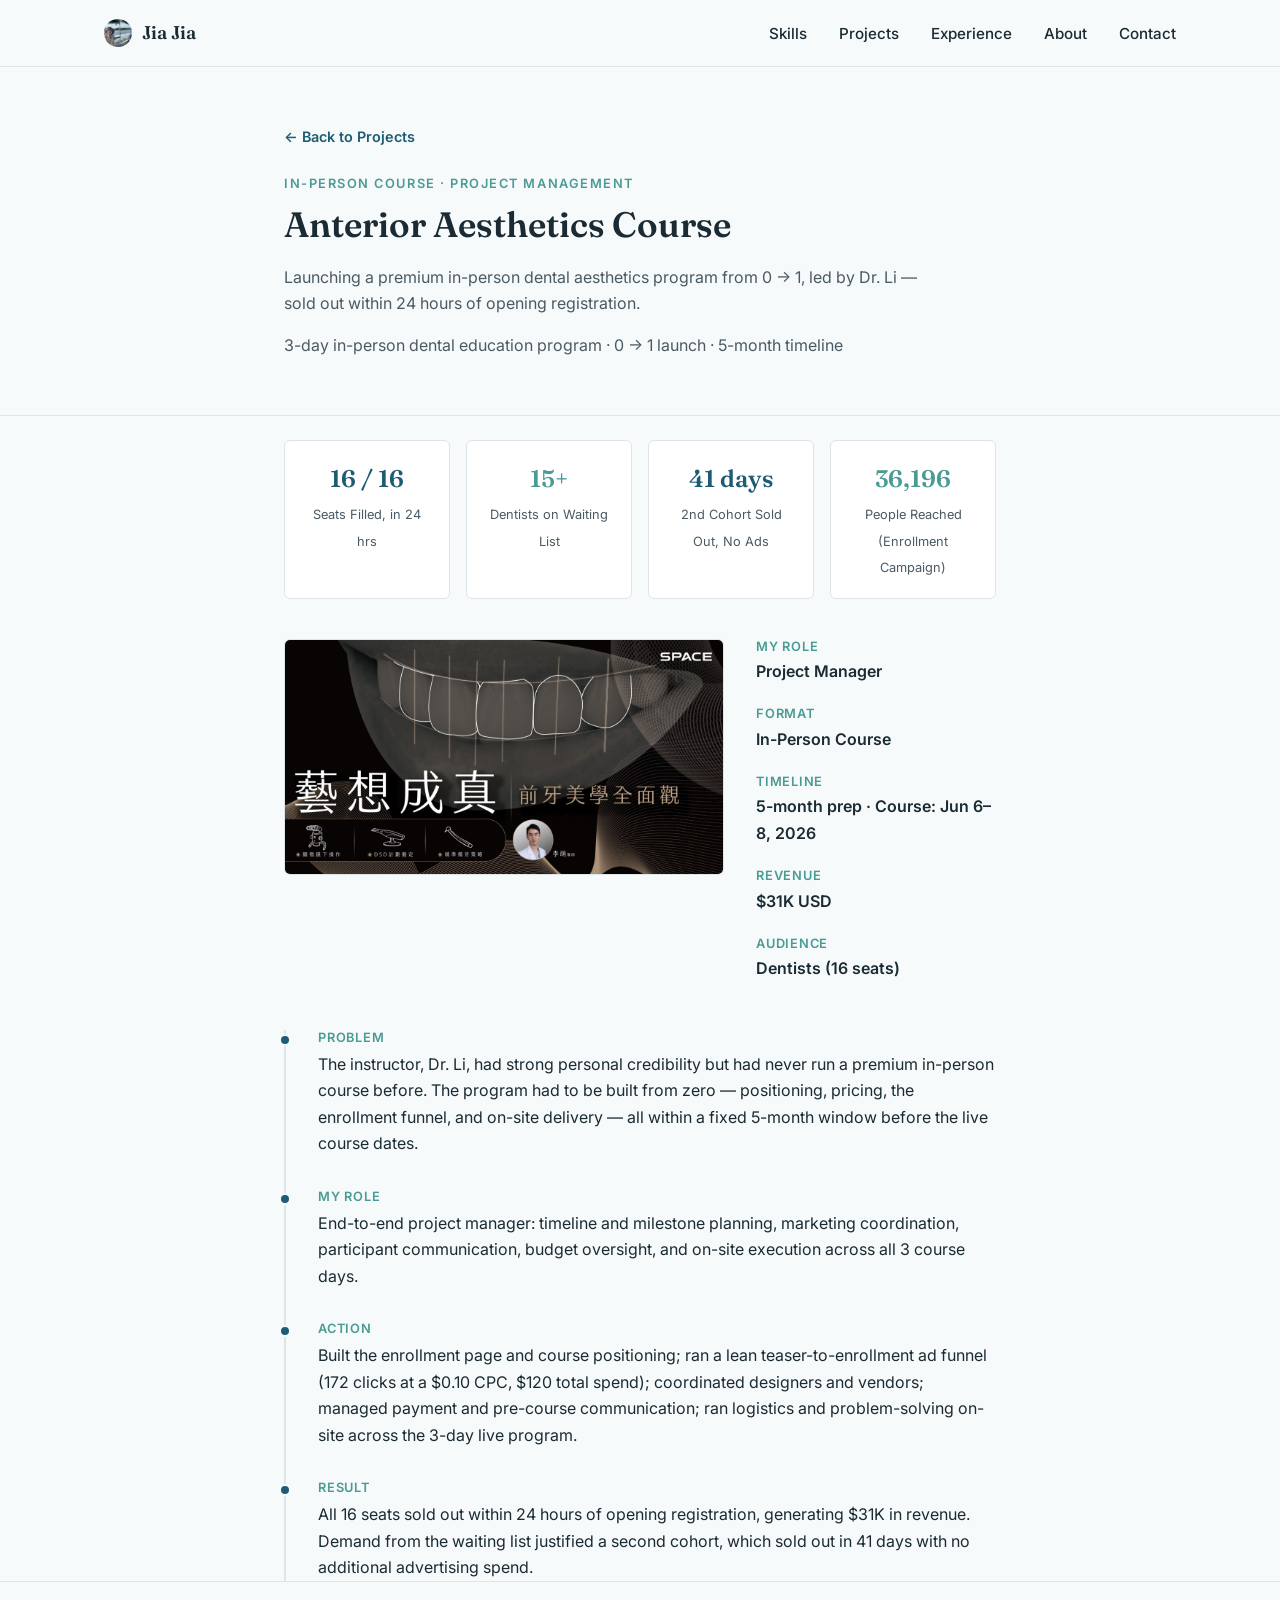
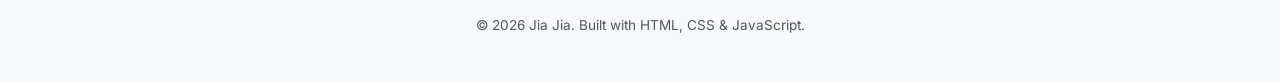
==== projects/anterior-aesthetics.html @ f7526061 "Initial portfolio site" ====
<!DOCTYPE html>
<html lang="en">
<head>
<script>document.documentElement.classList.add('js');</script>
<meta charset="UTF-8">
<meta name="viewport" content="width=device-width, initial-scale=1.0">
<title>Anterior Aesthetics Course — Case Study | Jia Jia</title>
<meta name="description" content="Case study: project management of the Anterior Aesthetics in-person dental course, sold out within 24 hours, generating $31K USD in revenue.">
<link rel="icon" type="image/svg+xml" href="../assets/images/favicon.svg">
<link rel="preconnect" href="https://fonts.googleapis.com">
<link rel="preconnect" href="https://fonts.gstatic.com" crossorigin>
<link href="https://fonts.googleapis.com/css2?family=Fraunces:wght@500;600&family=Inter:wght@400;500;600&display=swap" rel="stylesheet">
<link rel="stylesheet" href="../css/style.css">
</head>
<body>

<header class="site-header">
  <div class="container">
    <a href="../index.html#home" class="site-logo">
      <img src="../assets/images/jia-jia-avatar.jpg" alt="" class="site-logo-avatar">
      Jia Jia
    </a>
    <nav aria-label="Primary">
      <ul class="nav-links">
        <li><a href="../index.html#skills">Skills</a></li>
        <li><a href="../index.html#projects">Projects</a></li>
        <li><a href="../index.html#experience">Experience</a></li>
        <li><a href="../index.html#about">About</a></li>
        <li><a href="../index.html#contact">Contact</a></li>
      </ul>
    </nav>
    <button class="nav-toggle" aria-label="Toggle menu" aria-expanded="false">
      <span></span><span></span><span></span>
    </button>
  </div>
</header>

<main class="case-page">
  <section class="case-hero">
    <div class="container">
      <a href="../index.html#projects" class="back-link">← Back to Projects</a>
      <span class="section-label">In-Person Course · Project Management</span>
      <h1 class="section-heading">Anterior Aesthetics Course</h1>
      <p class="section-intro">Launching a premium in-person dental aesthetics program from 0 → 1, led by Dr. Li — sold out within 24 hours of opening registration.</p>
      <p class="section-intro" style="margin-top:8px;">3-day in-person dental education program · 0 → 1 launch · 5-month timeline</p>
    </div>
  </section>

  <div class="container">
    <div class="case-narrative">
      <div class="results-highlight">
        <div class="result-box">
          <span class="num">16 / 16</span>
          <span class="label">Seats Filled, in 24 hrs</span>
        </div>
        <div class="result-box">
          <span class="num">15+</span>
          <span class="label">Dentists on Waiting List</span>
        </div>
        <div class="result-box">
          <span class="num">41 days</span>
          <span class="label">2nd Cohort Sold Out, No Ads</span>
        </div>
        <div class="result-box">
          <span class="num">36,196</span>
          <span class="label">People Reached (Enrollment Campaign)</span>
        </div>
      </div>
    </div>

    <div class="case-cover-row">
      <div class="case-cover">
        <img src="../assets/images/projects/anterior-aesthetics-cover.jpg" alt="Anterior Aesthetics course banner">
      </div>
      <div class="case-meta-list">
        <div class="case-meta-item">
          <h4>My Role</h4>
          <p>Project Manager</p>
        </div>
        <div class="case-meta-item">
          <h4>Format</h4>
          <p>In-Person Course</p>
        </div>
        <div class="case-meta-item">
          <h4>Timeline</h4>
          <p>5-month prep · Course: Jun 6–8, 2026</p>
        </div>
        <div class="case-meta-item">
          <h4>Revenue</h4>
          <p>$31K USD</p>
        </div>
        <div class="case-meta-item">
          <h4>Audience</h4>
          <p>Dentists (16 seats)</p>
        </div>
      </div>
    </div>

    <div class="case-narrative">
      <div class="story-timeline">
        <div class="story-item">
          <h3>Problem</h3>
          <p>The instructor, Dr. Li, had strong personal credibility but had never run a premium in-person course before. The program had to be built from zero — positioning, pricing, the enrollment funnel, and on-site delivery — all within a fixed 5-month window before the live course dates.</p>
        </div>
        <div class="story-item">
          <h3>My Role</h3>
          <p>End-to-end project manager: timeline and milestone planning, marketing coordination, participant communication, budget oversight, and on-site execution across all 3 course days.</p>
        </div>
        <div class="story-item">
          <h3>Action</h3>
          <p>Built the enrollment page and course positioning; ran a lean teaser-to-enrollment ad funnel (172 clicks at a $0.10 CPC, $120 total spend); coordinated designers and vendors; managed payment and pre-course communication; ran logistics and problem-solving on-site across the 3-day live program.</p>
        </div>
        <div class="story-item">
          <h3>Result</h3>
          <p>All 16 seats sold out within 24 hours of opening registration, generating $31K in revenue. Demand from the waiting list justified a second cohort, which sold out in 41 days with no additional advertising spend.</p>
        </div>
      </div>
    </div>
  </div>
</main>

<footer class="site-footer">
  <div class="container">
    <p>&copy; 2026 Jia Jia. Built with HTML, CSS &amp; JavaScript.</p>
  </div>
</footer>

<script src="../js/main.js"></script>
</body>
</html>
---- css/style.css ----
/* ========================================
   Design tokens
   ======================================== */
:root {
  --color-bg: #F7FAFB;
  --color-surface: #FFFFFF;
  --color-text: #1A2B33;
  --color-text-muted: #4A5A63;
  --color-accent: #1D5C73;      /* deep ocean blue — primary */
  --color-accent-2: #4A9B94;    /* seaweed green — secondary */
  --color-border: #DCE6E9;

  --font-heading: 'Fraunces', Georgia, serif;
  --font-body: 'Inter', -apple-system, BlinkMacSystemFont, sans-serif;

  --max-width: 1120px;
  --radius: 6px;
  --transition: 0.25s ease;
}

/* ========================================
   Reset
   ======================================== */
*, *::before, *::after { box-sizing: border-box; }
html { scroll-behavior: smooth; }
body {
  margin: 0;
  background: var(--color-bg);
  color: var(--color-text);
  font-family: var(--font-body);
  font-size: 16px;
  line-height: 1.65;
  -webkit-font-smoothing: antialiased;
}
img { max-width: 100%; display: block; height: auto; }
a { color: var(--color-accent); text-decoration: none; }
a:hover { text-decoration: underline; }
h1, h2, h3, h4 {
  font-family: var(--font-heading);
  font-weight: 600;
  line-height: 1.2;
  margin: 0 0 0.5em;
  color: var(--color-text);
}
p { margin: 0 0 1em; }
ul { margin: 0; padding: 0; list-style: none; }
button { font-family: inherit; cursor: pointer; }

.container {
  max-width: var(--max-width);
  margin: 0 auto;
  padding: 0 24px;
}

section { padding: 96px 0; }
@media (max-width: 640px) {
  section { padding: 64px 0; }
}

.section-label {
  display: block;
  font-size: 0.8rem;
  letter-spacing: 0.12em;
  text-transform: uppercase;
  color: var(--color-accent-2);
  font-weight: 600;
  margin-bottom: 0.75em;
}
.section-heading { font-size: clamp(1.6rem, 3vw, 2.2rem); }
.section-intro { max-width: 640px; color: var(--color-text-muted); }

/* ========================================
   Buttons
   ======================================== */
.btn {
  display: inline-flex;
  align-items: center;
  gap: 8px;
  padding: 12px 28px;
  border-radius: var(--radius);
  font-weight: 600;
  font-size: 0.95rem;
  border: 1.5px solid transparent;
  transition: background var(--transition), color var(--transition), border-color var(--transition);
}
.btn:hover { text-decoration: none; }
.btn-primary {
  background: var(--color-accent);
  color: #fff;
}
.btn-primary:hover { background: #164a5d; }
.btn-secondary {
  background: transparent;
  color: var(--color-accent);
  border-color: var(--color-accent);
}
.btn-secondary:hover { background: var(--color-accent); color: #fff; }

/* ========================================
   Header / Nav
   ======================================== */
.site-header {
  position: sticky;
  top: 0;
  z-index: 100;
  background: rgba(247, 250, 251, 0.92);
  backdrop-filter: blur(8px);
  border-bottom: 1px solid var(--color-border);
}
.site-header .container {
  display: flex;
  align-items: center;
  justify-content: space-between;
  padding-top: 18px;
  padding-bottom: 18px;
}
.site-logo {
  display: flex;
  align-items: center;
  gap: 10px;
  font-family: var(--font-heading);
  font-weight: 600;
  font-size: 1.15rem;
  color: var(--color-text);
}
.site-logo:hover { text-decoration: none; }
.site-logo-avatar {
  width: 28px;
  height: 28px;
  border-radius: 50%;
  object-fit: cover;
  flex-shrink: 0;
}
.nav-links {
  display: flex;
  gap: 32px;
}
.nav-links a {
  color: var(--color-text);
  font-size: 0.95rem;
  font-weight: 500;
}
.nav-links a:hover { color: var(--color-accent); text-decoration: none; }
.nav-toggle {
  display: none;
  background: none;
  border: none;
  flex-direction: column;
  gap: 5px;
  padding: 6px;
}
.nav-toggle span {
  width: 24px;
  height: 2px;
  background: var(--color-text);
  display: block;
}

@media (max-width: 720px) {
  .nav-toggle { display: flex; }
  .nav-links {
    position: absolute;
    top: 100%;
    left: 0;
    right: 0;
    background: var(--color-surface);
    border-bottom: 1px solid var(--color-border);
    flex-direction: column;
    gap: 0;
    max-height: 0;
    overflow: hidden;
    transition: max-height var(--transition);
  }
  .nav-links.is-open { max-height: 320px; }
  .nav-links a {
    padding: 16px 24px;
    border-top: 1px solid var(--color-border);
  }
}

/* ========================================
   Hero
   ======================================== */
.hero {
  padding: 88px 0 80px;
}
.hero .container {
  display: grid;
  grid-template-columns: 1.2fr 0.8fr;
  gap: 56px;
  align-items: center;
}
@media (max-width: 800px) {
  .hero .container { grid-template-columns: 1fr; }
  .hero-photo { order: -1; max-width: 220px; margin: 0 auto; }
}
.hero-eyebrow {
  color: var(--color-accent-2);
  font-weight: 600;
  letter-spacing: 0.06em;
  text-transform: uppercase;
  font-size: 0.85rem;
  margin-bottom: 1em;
}
.hero-name {
  display: flex;
  align-items: center;
  gap: 16px;
  margin-bottom: 0.3em;
}
.hero-avatar-wrap {
  width: 44px;
  height: 44px;
  border-radius: 50%;
  overflow: hidden;
  border: 2px solid var(--color-surface);
  box-shadow: 0 0 0 1px var(--color-border);
  flex-shrink: 0;
  display: block;
}
.hero-avatar {
  width: 100%;
  height: 100%;
  object-fit: cover;
}
.hero h1 {
  font-size: clamp(2.1rem, 5vw, 3.2rem);
  margin-bottom: 0;
}
.hero-headline {
  font-size: 1.15rem;
  color: var(--color-accent);
  font-weight: 600;
  margin-bottom: 1em;
}
.hero-intro {
  color: var(--color-text-muted);
  font-size: 1.05rem;
  max-width: 520px;
  margin-bottom: 2em;
}
.hero-actions { display: flex; gap: 16px; flex-wrap: wrap; }
.hero-photo img {
  border-radius: var(--radius);
  border: 1px solid var(--color-border);
}

/* ========================================
   About
   ======================================== */
.about-grid {
  display: grid;
  grid-template-columns: 1fr 1fr;
  gap: 48px;
  align-items: start;
}
@media (max-width: 800px) {
  .about-grid { grid-template-columns: 1fr; }
}
.highlight-list li {
  display: flex;
  gap: 14px;
  padding: 16px 0;
  border-top: 1px solid var(--color-border);
}
.highlight-list li:last-child { border-bottom: 1px solid var(--color-border); }
.highlight-marker {
  color: var(--color-accent);
  font-family: var(--font-heading);
  font-weight: 600;
  font-size: 1.1rem;
}
.highlight-text strong { display: block; margin-bottom: 2px; }
.highlight-text span { color: var(--color-text-muted); font-size: 0.95rem; }

/* ========================================
   Skills
   ======================================== */
.skills-section { background: var(--color-surface); border-top: 1px solid var(--color-border); border-bottom: 1px solid var(--color-border); }
.skills-flip-grid {
  display: grid;
  grid-template-columns: repeat(auto-fit, minmax(260px, 1fr));
  gap: 24px;
  margin-top: 40px;
}
.flip-card {
  height: 260px;
  perspective: 1200px;
  cursor: pointer;
}
.flip-card-inner {
  position: relative;
  width: 100%;
  height: 100%;
  transition: transform 0.6s ease;
  transform-style: preserve-3d;
}
.flip-card.is-flipped .flip-card-inner { transform: rotateY(180deg); }
.flip-card-front,
.flip-card-back {
  position: absolute;
  inset: 0;
  backface-visibility: hidden;
  -webkit-backface-visibility: hidden;
  border-radius: var(--radius);
  border: 1px solid var(--color-border);
  padding: 28px;
  display: flex;
  flex-direction: column;
  justify-content: space-between;
}
.flip-card-front {
  background: var(--color-bg);
  transition: border-color var(--transition);
}
.flip-card:hover .flip-card-front { border-color: var(--color-accent-2); }
.flip-card-front h3 { font-size: 1.25rem; margin: 0; }
.flip-hint { font-size: 0.8rem; color: var(--color-text-muted); }
.flip-card-back {
  background: var(--color-accent);
  border-color: var(--color-accent);
  color: #fff;
  transform: rotateY(180deg);
}
.flip-card-back ul { list-style: disc; padding-left: 1.2em; margin: 0; }
.flip-card-back li { margin-bottom: 8px; }
.flip-card-stat {
  border-top: 1px solid rgba(255, 255, 255, 0.3);
  padding-top: 14px;
  margin-top: 14px;
}
.flip-stat-num {
  display: block;
  font-family: var(--font-heading);
  font-size: 1.6rem;
  font-weight: 600;
  margin-bottom: 4px;
}
.flip-stat-label { font-size: 0.8rem; opacity: 0.9; line-height: 1.4; }

/* ========================================
   Stats banner
   ======================================== */
.stats-banner {
  margin-top: 56px;
  display: grid;
  grid-template-columns: repeat(4, 1fr);
  gap: 24px;
  padding: 40px 32px;
  background: var(--color-text);
  border-radius: var(--radius);
}
@media (max-width: 720px) {
  .stats-banner { grid-template-columns: repeat(2, 1fr); }
}
.stat { text-align: center; }
.stat-number {
  display: block;
  font-family: var(--font-heading);
  font-size: clamp(1.4rem, 3vw, 2rem);
  font-weight: 600;
  margin-bottom: 4px;
}
.stat:nth-child(odd) .stat-number { color: var(--color-accent-2); }
.stat:nth-child(even) .stat-number { color: #ffffff; }
.stat-label {
  color: #C9D6DA;
  font-size: 0.85rem;
}
.highlights-link {
  display: inline-block;
  margin-top: 24px;
}

/* ========================================
   Projects grid
   ======================================== */
.projects-grid {
  display: grid;
  grid-template-columns: repeat(auto-fit, minmax(300px, 1fr));
  gap: 28px;
  margin-top: 48px;
}
.project-card {
  background: var(--color-surface);
  border: 1px solid var(--color-border);
  border-radius: var(--radius);
  overflow: hidden;
  transition: box-shadow var(--transition), transform var(--transition);
}
.project-card:hover {
  box-shadow: 0 12px 28px rgba(26, 43, 51, 0.08);
  transform: translateY(-3px);
}
.project-card-image { aspect-ratio: 4 / 3; overflow: hidden; background: var(--color-bg); }
.project-card-image img { width: 100%; height: 100%; object-fit: cover; }
.project-card-body { padding: 22px 24px 26px; }
.project-card-tag {
  font-size: 0.75rem;
  font-weight: 600;
  letter-spacing: 0.06em;
  text-transform: uppercase;
  color: var(--color-accent-2);
  margin-bottom: 8px;
  display: block;
}
.project-card-body h3 { font-size: 1.15rem; margin-bottom: 8px; }
.project-card-result {
  color: var(--color-text-muted);
  font-size: 0.95rem;
  margin-bottom: 16px;
}
.project-card-highlights {
  list-style: disc;
  margin: 0 0 16px;
  padding-left: 1.1em;
  color: var(--color-text-muted);
  font-size: 0.95rem;
}
.project-card-highlights li {
  margin-bottom: 4px;
}
.project-card-link {
  font-weight: 600;
  font-size: 0.9rem;
}

/* ========================================
   Project carousel
   ======================================== */
.project-carousel { margin-top: 48px; }
.carousel-viewport {
  position: relative;
  border: 1px solid var(--color-border);
  border-radius: var(--radius);
  background: var(--color-surface);
  overflow: hidden;
}
.carousel-slide {
  position: absolute;
  top: 0;
  left: 0;
  right: 0;
  display: grid;
  grid-template-columns: 1fr 1fr;
  gap: 28px;
  padding: 32px;
  opacity: 0;
  pointer-events: none;
  transition: opacity 0.5s ease;
}
.carousel-slide.is-active {
  position: relative;
  opacity: 1;
  pointer-events: auto;
}
.carousel-card {
  display: flex;
  flex-direction: column;
  min-width: 0;
}
.carousel-image-wrap {
  aspect-ratio: 4 / 3;
  background: var(--color-bg);
  border-radius: var(--radius);
  display: flex;
  align-items: center;
  justify-content: center;
  overflow: hidden;
}
.carousel-image-wrap img {
  max-width: 100%;
  max-height: 100%;
  width: auto;
  height: auto;
  object-fit: contain;
  display: block;
}
.carousel-card-body { padding-top: 16px; }
.carousel-card-body h3 { font-size: 1.15rem; margin: 4px 0 8px; }

.carousel-controls {
  display: flex;
  align-items: center;
  justify-content: center;
  gap: 20px;
  margin-top: 24px;
}
.carousel-arrow {
  width: 36px;
  height: 36px;
  border-radius: 50%;
  border: 1px solid var(--color-border);
  background: var(--color-surface);
  color: var(--color-accent);
  font-size: 1.2rem;
  line-height: 1;
  display: flex;
  align-items: center;
  justify-content: center;
  cursor: pointer;
  transition: background var(--transition), color var(--transition), border-color var(--transition);
}
.carousel-arrow:hover { background: var(--color-accent); color: #fff; border-color: var(--color-accent); }
.carousel-dots { display: flex; align-items: center; gap: 8px; }
.dot {
  width: 8px;
  height: 8px;
  border-radius: 50%;
  border: none;
  background: var(--color-border);
  padding: 0;
  cursor: pointer;
  transition: width 0.3s ease, background 0.3s ease;
}
.dot.is-active { width: 22px; border-radius: 4px; background: var(--color-accent); }

@media (max-width: 760px) {
  .carousel-slide { grid-template-columns: 1fr; padding: 20px; gap: 24px; }
}

/* ========================================
   Experience timeline
   ======================================== */
.timeline { margin-top: 48px; border-left: 2px solid var(--color-border); }
.timeline-item {
  position: relative;
  padding: 0 0 40px 32px;
}
.timeline-item:last-child { padding-bottom: 0; }
.timeline-item::before {
  content: '';
  position: absolute;
  left: -7px;
  top: 4px;
  width: 12px;
  height: 12px;
  border-radius: 50%;
  background: var(--color-accent);
  border: 2px solid var(--color-bg);
}
.timeline-date {
  font-size: 0.85rem;
  color: var(--color-accent-2);
  font-weight: 600;
  margin-bottom: 4px;
}
.timeline-item h3 { font-size: 1.1rem; margin-bottom: 2px; }
.timeline-org { color: var(--color-text-muted); font-size: 0.95rem; margin-bottom: 8px; }
.timeline-item ul {
  list-style: disc;
  margin: 8px 0 0;
  padding-left: 1.2em;
}
.timeline-item li {
  color: var(--color-text-muted);
  font-size: 0.95rem;
  margin-bottom: 4px;
}
.placeholder-note {
  display: inline-block;
  margin-top: 8px;
  padding: 4px 10px;
  background: #FCF3E9;
  color: #8A5A1F;
  border: 1px dashed #E0B478;
  border-radius: 4px;
  font-size: 0.8rem;
}

/* ========================================
   Contact
   ======================================== */
.contact-section { background: var(--color-surface); border-top: 1px solid var(--color-border); }
.contact-links {
  display: flex;
  flex-direction: column;
  max-width: 480px;
  margin-top: 40px;
  border-top: 1px solid var(--color-border);
}
.contact-link {
  display: flex;
  align-items: baseline;
  justify-content: space-between;
  gap: 16px;
  padding: 20px 0;
  border-bottom: 1px solid var(--color-border);
  text-decoration: none;
  transition: padding-left var(--transition);
}
.contact-link:hover { padding-left: 8px; text-decoration: none; }
.contact-link-label {
  font-size: 0.8rem;
  text-transform: uppercase;
  letter-spacing: 0.06em;
  color: var(--color-text-muted);
  flex-shrink: 0;
}
.contact-link-value {
  font-weight: 600;
  font-size: 1.05rem;
  color: var(--color-text);
  text-align: right;
}
.contact-link:hover .contact-link-value { color: var(--color-accent); }

/* ========================================
   Footer
   ======================================== */
.site-footer {
  padding: 32px 0;
  text-align: center;
  color: var(--color-text-muted);
  font-size: 0.85rem;
  border-top: 1px solid var(--color-border);
}

/* ========================================
   Case study page
   ======================================== */
.case-hero {
  padding: 56px 0 40px;
  border-bottom: 1px solid var(--color-border);
}
.back-link { font-size: 0.9rem; font-weight: 600; margin-bottom: 24px; display: inline-block; }
.case-meta {
  display: flex;
  flex-wrap: wrap;
  gap: 32px;
  margin-top: 32px;
  padding-top: 28px;
  border-top: 1px solid var(--color-border);
}
.case-meta-item h4 {
  font-size: 0.8rem;
  text-transform: uppercase;
  letter-spacing: 0.06em;
  color: var(--color-accent-2);
  font-family: var(--font-body);
  margin-bottom: 4px;
}
.case-meta-item p { margin: 0; font-weight: 600; }
.case-cover { max-width: 640px; margin: 40px auto; border-radius: var(--radius); overflow: hidden; border: 1px solid var(--color-border); }

.case-cover-row {
  display: grid;
  grid-template-columns: 440px 240px;
  gap: 32px;
  align-items: start;
  justify-content: start;
  margin: 40px 0;
}
.case-cover-row .case-cover { margin: 0; max-width: none; width: 100%; }
.case-meta-list {
  display: flex;
  flex-direction: column;
  gap: 22px;
}
@media (max-width: 760px) {
  .case-cover-row { grid-template-columns: 1fr; justify-content: stretch; }
}
.case-body { display: grid; grid-template-columns: 200px 1fr; gap: 48px; }
@media (max-width: 760px) { .case-body { grid-template-columns: 1fr; } }
.case-nav { position: sticky; top: 100px; align-self: start; }
.case-nav a {
  display: block;
  padding: 8px 0;
  font-size: 0.9rem;
  color: var(--color-text-muted);
  font-weight: 500;
}
.case-nav a:hover { color: var(--color-accent); text-decoration: none; }
.case-content h2 {
  font-size: 1.4rem;
  margin-top: 2.2em;
  scroll-margin-top: 100px;
}
.case-content h2:first-child { margin-top: 0; }
.case-content ul { list-style: disc; padding-left: 1.2em; margin-bottom: 1em; }
.case-content li { margin-bottom: 0.4em; }
.results-highlight {
  display: grid;
  grid-template-columns: repeat(auto-fit, minmax(140px, 1fr));
  gap: 16px;
  margin: 24px 0;
}
.result-box {
  padding: 18px;
  background: var(--color-surface);
  border: 1px solid var(--color-border);
  border-radius: var(--radius);
  text-align: center;
}
.result-box .num {
  display: block;
  font-family: var(--font-heading);
  font-size: 1.5rem;
  font-weight: 600;
  color: var(--color-accent);
  margin-bottom: 2px;
}
.result-box:nth-child(even) .num { color: var(--color-accent-2); }
.result-box .label { font-size: 0.8rem; color: var(--color-text-muted); }

.case-page .container { max-width: 760px; }
.story-timeline { margin-top: 48px; border-left: 2px solid var(--color-border); }
.story-item { position: relative; padding: 0 0 32px 32px; }
.story-item:last-child { padding-bottom: 0; }
.story-item::before {
  content: '';
  position: absolute;
  left: -7px;
  top: 4px;
  width: 12px;
  height: 12px;
  border-radius: 50%;
  background: var(--color-accent);
  border: 2px solid var(--color-bg);
}
.story-item h3 {
  font-size: 0.8rem;
  text-transform: uppercase;
  letter-spacing: 0.06em;
  color: var(--color-accent-2);
  font-family: var(--font-body);
  font-weight: 600;
  margin-bottom: 6px;
}
.story-item p { margin: 0; color: var(--color-text); }

/* ========================================
   Scroll fade-in
   (opacity only applied once JS confirms it can also reveal the
   content again — keeps the page fully visible if JS fails to load)
   ======================================== */
.fade-in {
  transition: opacity 0.6s ease, transform 0.6s ease;
}
html.js .fade-in {
  opacity: 0;
  transform: translateY(16px);
}
html.js .fade-in.is-visible {
  opacity: 1;
  transform: translateY(0);
}
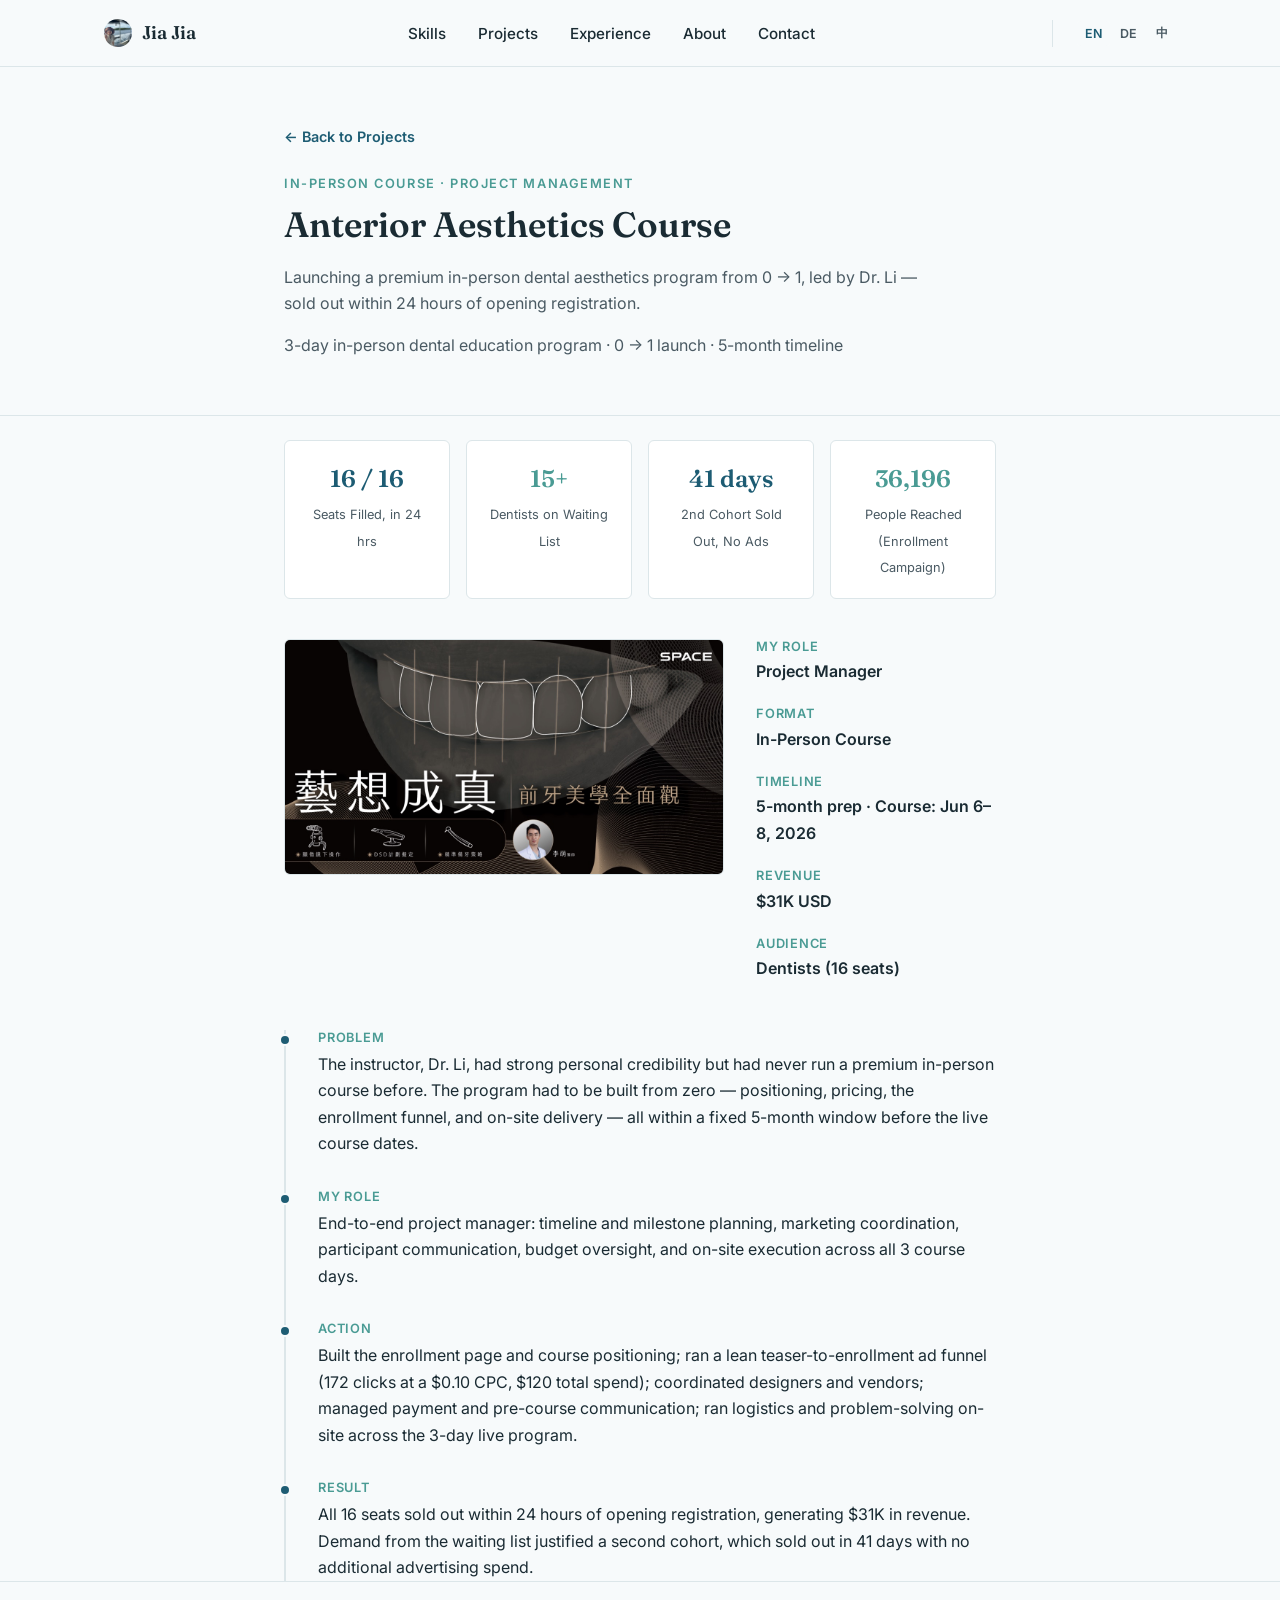
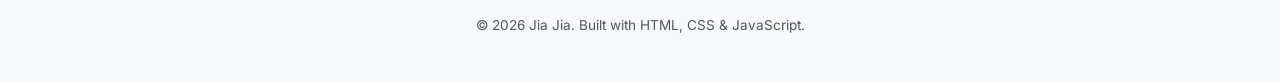
==== commit 40233d40: "Add EN/DE/ZH language switcher across all pages" ====
--- a/projects/anterior-aesthetics.html
+++ b/projects/anterior-aesthetics.html
@@ -12,7 +12,7 @@
 <link href="https://fonts.googleapis.com/css2?family=Fraunces:wght@500;600&family=Inter:wght@400;500;600&display=swap" rel="stylesheet">
 <link rel="stylesheet" href="../css/style.css">
 </head>
-<body>
+<body data-page="aa">
 
 <header class="site-header">
   <div class="container">
@@ -22,13 +22,18 @@
     </a>
     <nav aria-label="Primary">
       <ul class="nav-links">
-        <li><a href="../index.html#skills">Skills</a></li>
-        <li><a href="../index.html#projects">Projects</a></li>
-        <li><a href="../index.html#experience">Experience</a></li>
-        <li><a href="../index.html#about">About</a></li>
-        <li><a href="../index.html#contact">Contact</a></li>
+        <li><a href="../index.html#skills" data-i18n="nav.skills">Skills</a></li>
+        <li><a href="../index.html#projects" data-i18n="nav.projects">Projects</a></li>
+        <li><a href="../index.html#experience" data-i18n="nav.experience">Experience</a></li>
+        <li><a href="../index.html#about" data-i18n="nav.about">About</a></li>
+        <li><a href="../index.html#contact" data-i18n="nav.contact">Contact</a></li>
       </ul>
     </nav>
+    <div class="lang-switcher" role="group" aria-label="Language">
+      <button class="lang-btn is-active" data-lang="en" aria-pressed="true">EN</button>
+      <button class="lang-btn" data-lang="de" aria-pressed="false">DE</button>
+      <button class="lang-btn" data-lang="zh" aria-pressed="false">中</button>
+    </div>
     <button class="nav-toggle" aria-label="Toggle menu" aria-expanded="false">
       <span></span><span></span><span></span>
     </button>
@@ -38,11 +43,11 @@
 <main class="case-page">
   <section class="case-hero">
     <div class="container">
-      <a href="../index.html#projects" class="back-link">← Back to Projects</a>
-      <span class="section-label">In-Person Course · Project Management</span>
-      <h1 class="section-heading">Anterior Aesthetics Course</h1>
-      <p class="section-intro">Launching a premium in-person dental aesthetics program from 0 → 1, led by Dr. Li — sold out within 24 hours of opening registration.</p>
-      <p class="section-intro" style="margin-top:8px;">3-day in-person dental education program · 0 → 1 launch · 5-month timeline</p>
+      <a href="../index.html#projects" class="back-link" data-i18n="common.backToProjects">← Back to Projects</a>
+      <span class="section-label" data-i18n="proj.aa.tag">In-Person Course · Project Management</span>
+      <h1 class="section-heading" data-i18n="proj.aa.title">Anterior Aesthetics Course</h1>
+      <p class="section-intro" data-i18n="aa.subtitle1">Launching a premium in-person dental aesthetics program from 0 → 1, led by Dr. Li — sold out within 24 hours of opening registration.</p>
+      <p class="section-intro" style="margin-top:8px;" data-i18n="aa.subtitle2">3-day in-person dental education program · 0 → 1 launch · 5-month timeline</p>
     </div>
   </section>
 
@@ -51,19 +56,19 @@
       <div class="results-highlight">
         <div class="result-box">
           <span class="num">16 / 16</span>
-          <span class="label">Seats Filled, in 24 hrs</span>
+          <span class="label" data-i18n="aa.stat1">Seats Filled, in 24 hrs</span>
         </div>
         <div class="result-box">
           <span class="num">15+</span>
-          <span class="label">Dentists on Waiting List</span>
+          <span class="label" data-i18n="aa.stat2">Dentists on Waiting List</span>
         </div>
         <div class="result-box">
           <span class="num">41 days</span>
-          <span class="label">2nd Cohort Sold Out, No Ads</span>
+          <span class="label" data-i18n="aa.stat3">2nd Cohort Sold Out, No Ads</span>
         </div>
         <div class="result-box">
           <span class="num">36,196</span>
-          <span class="label">People Reached (Enrollment Campaign)</span>
+          <span class="label" data-i18n="aa.stat4">People Reached (Enrollment Campaign)</span>
         </div>
       </div>
     </div>
@@ -74,24 +79,24 @@
       </div>
       <div class="case-meta-list">
         <div class="case-meta-item">
-          <h4>My Role</h4>
-          <p>Project Manager</p>
+          <h4 data-i18n="common.myRole">My Role</h4>
+          <p data-i18n="aa.metaRole">Project Manager</p>
         </div>
         <div class="case-meta-item">
-          <h4>Format</h4>
-          <p>In-Person Course</p>
+          <h4 data-i18n="common.format">Format</h4>
+          <p data-i18n="aa.metaFormat">In-Person Course</p>
         </div>
         <div class="case-meta-item">
-          <h4>Timeline</h4>
-          <p>5-month prep · Course: Jun 6–8, 2026</p>
+          <h4 data-i18n="common.timeline">Timeline</h4>
+          <p data-i18n="aa.metaTimeline">5-month prep · Course: Jun 6–8, 2026</p>
         </div>
         <div class="case-meta-item">
-          <h4>Revenue</h4>
+          <h4 data-i18n="common.revenue">Revenue</h4>
           <p>$31K USD</p>
         </div>
         <div class="case-meta-item">
-          <h4>Audience</h4>
-          <p>Dentists (16 seats)</p>
+          <h4 data-i18n="common.audience">Audience</h4>
+          <p data-i18n="aa.metaAudience">Dentists (16 seats)</p>
         </div>
       </div>
     </div>
@@ -99,20 +104,20 @@
     <div class="case-narrative">
       <div class="story-timeline">
         <div class="story-item">
-          <h3>Problem</h3>
-          <p>The instructor, Dr. Li, had strong personal credibility but had never run a premium in-person course before. The program had to be built from zero — positioning, pricing, the enrollment funnel, and on-site delivery — all within a fixed 5-month window before the live course dates.</p>
+          <h3 data-i18n="common.problem">Problem</h3>
+          <p data-i18n="aa.problem">The instructor, Dr. Li, had strong personal credibility but had never run a premium in-person course before. The program had to be built from zero — positioning, pricing, the enrollment funnel, and on-site delivery — all within a fixed 5-month window before the live course dates.</p>
         </div>
         <div class="story-item">
-          <h3>My Role</h3>
-          <p>End-to-end project manager: timeline and milestone planning, marketing coordination, participant communication, budget oversight, and on-site execution across all 3 course days.</p>
+          <h3 data-i18n="common.myRole">My Role</h3>
+          <p data-i18n="aa.myRole">End-to-end project manager: timeline and milestone planning, marketing coordination, participant communication, budget oversight, and on-site execution across all 3 course days.</p>
         </div>
         <div class="story-item">
-          <h3>Action</h3>
-          <p>Built the enrollment page and course positioning; ran a lean teaser-to-enrollment ad funnel (172 clicks at a $0.10 CPC, $120 total spend); coordinated designers and vendors; managed payment and pre-course communication; ran logistics and problem-solving on-site across the 3-day live program.</p>
+          <h3 data-i18n="common.action">Action</h3>
+          <p data-i18n="aa.action">Built the enrollment page and course positioning; ran a lean teaser-to-enrollment ad funnel (172 clicks at a $0.10 CPC, $120 total spend); coordinated designers and vendors; managed payment and pre-course communication; ran logistics and problem-solving on-site across the 3-day live program.</p>
         </div>
         <div class="story-item">
-          <h3>Result</h3>
-          <p>All 16 seats sold out within 24 hours of opening registration, generating $31K in revenue. Demand from the waiting list justified a second cohort, which sold out in 41 days with no additional advertising spend.</p>
+          <h3 data-i18n="common.result">Result</h3>
+          <p data-i18n="aa.result">All 16 seats sold out within 24 hours of opening registration, generating $31K in revenue. Demand from the waiting list justified a second cohort, which sold out in 41 days with no additional advertising spend.</p>
         </div>
       </div>
     </div>
@@ -121,10 +126,11 @@
 
 <footer class="site-footer">
   <div class="container">
-    <p>&copy; 2026 Jia Jia. Built with HTML, CSS &amp; JavaScript.</p>
+    <p data-i18n="footer.copyright">&copy; 2026 Jia Jia. Built with HTML, CSS &amp; JavaScript.</p>
   </div>
 </footer>
 
+<script src="../js/i18n.js"></script>
 <script src="../js/main.js"></script>
 </body>
 </html>
--- a/css/style.css
+++ b/css/style.css
@@ -141,6 +141,32 @@
   font-weight: 500;
 }
 .nav-links a:hover { color: var(--color-accent); text-decoration: none; }
+.lang-switcher {
+  display: flex;
+  align-items: center;
+  gap: 2px;
+  margin-left: 24px;
+  padding-left: 24px;
+  border-left: 1px solid var(--color-border);
+}
+.lang-btn {
+  background: none;
+  border: none;
+  padding: 5px 8px;
+  font-family: var(--font-body);
+  font-size: 0.78rem;
+  font-weight: 600;
+  letter-spacing: 0.02em;
+  color: var(--color-text-muted);
+  cursor: pointer;
+  border-radius: 4px;
+  transition: color var(--transition), background var(--transition);
+}
+.lang-btn:hover { color: var(--color-text); }
+.lang-btn.is-active { color: var(--color-accent); background: var(--color-bg); }
+@media (max-width: 720px) {
+  .lang-switcher { margin-left: 12px; padding-left: 12px; }
+}
 .nav-toggle {
   display: none;
   background: none;
@@ -284,7 +310,7 @@
   margin-top: 40px;
 }
 .flip-card {
-  height: 260px;
+  height: 320px;
   perspective: 1200px;
   cursor: pointer;
 }
